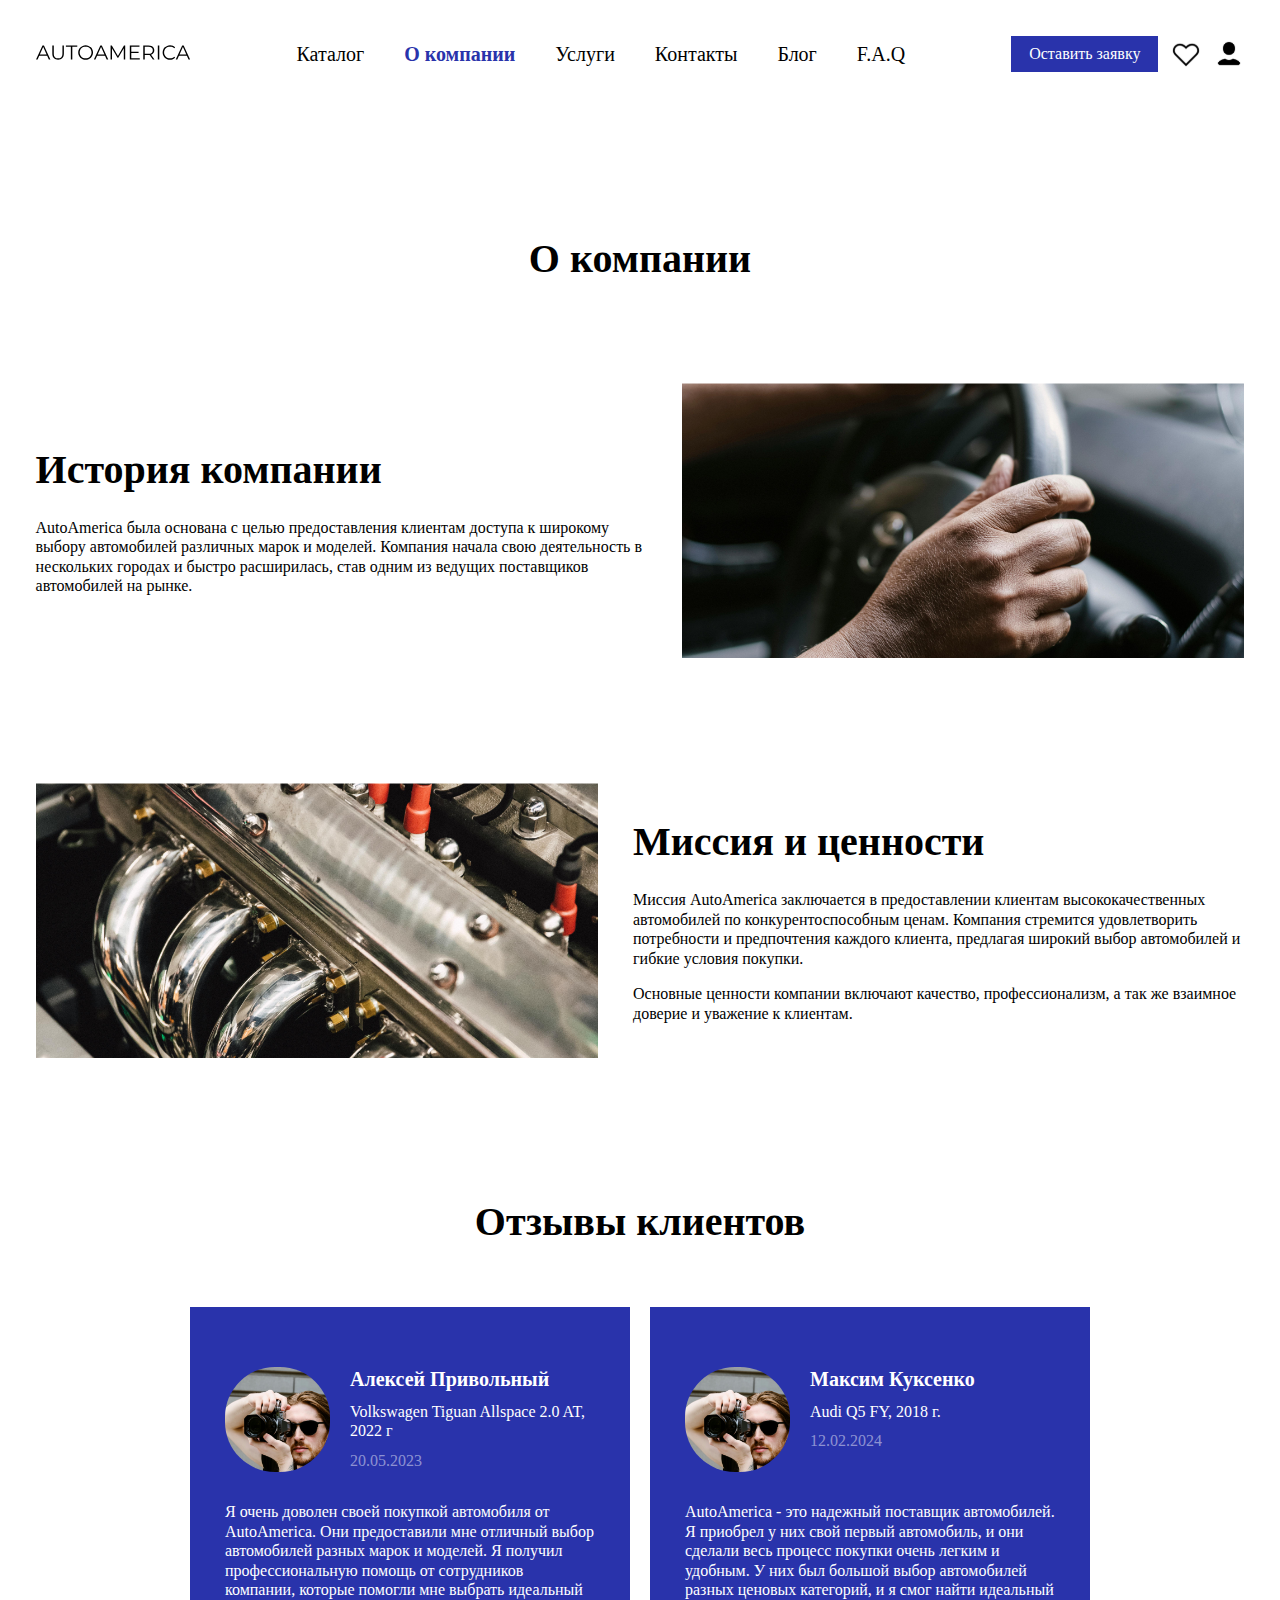
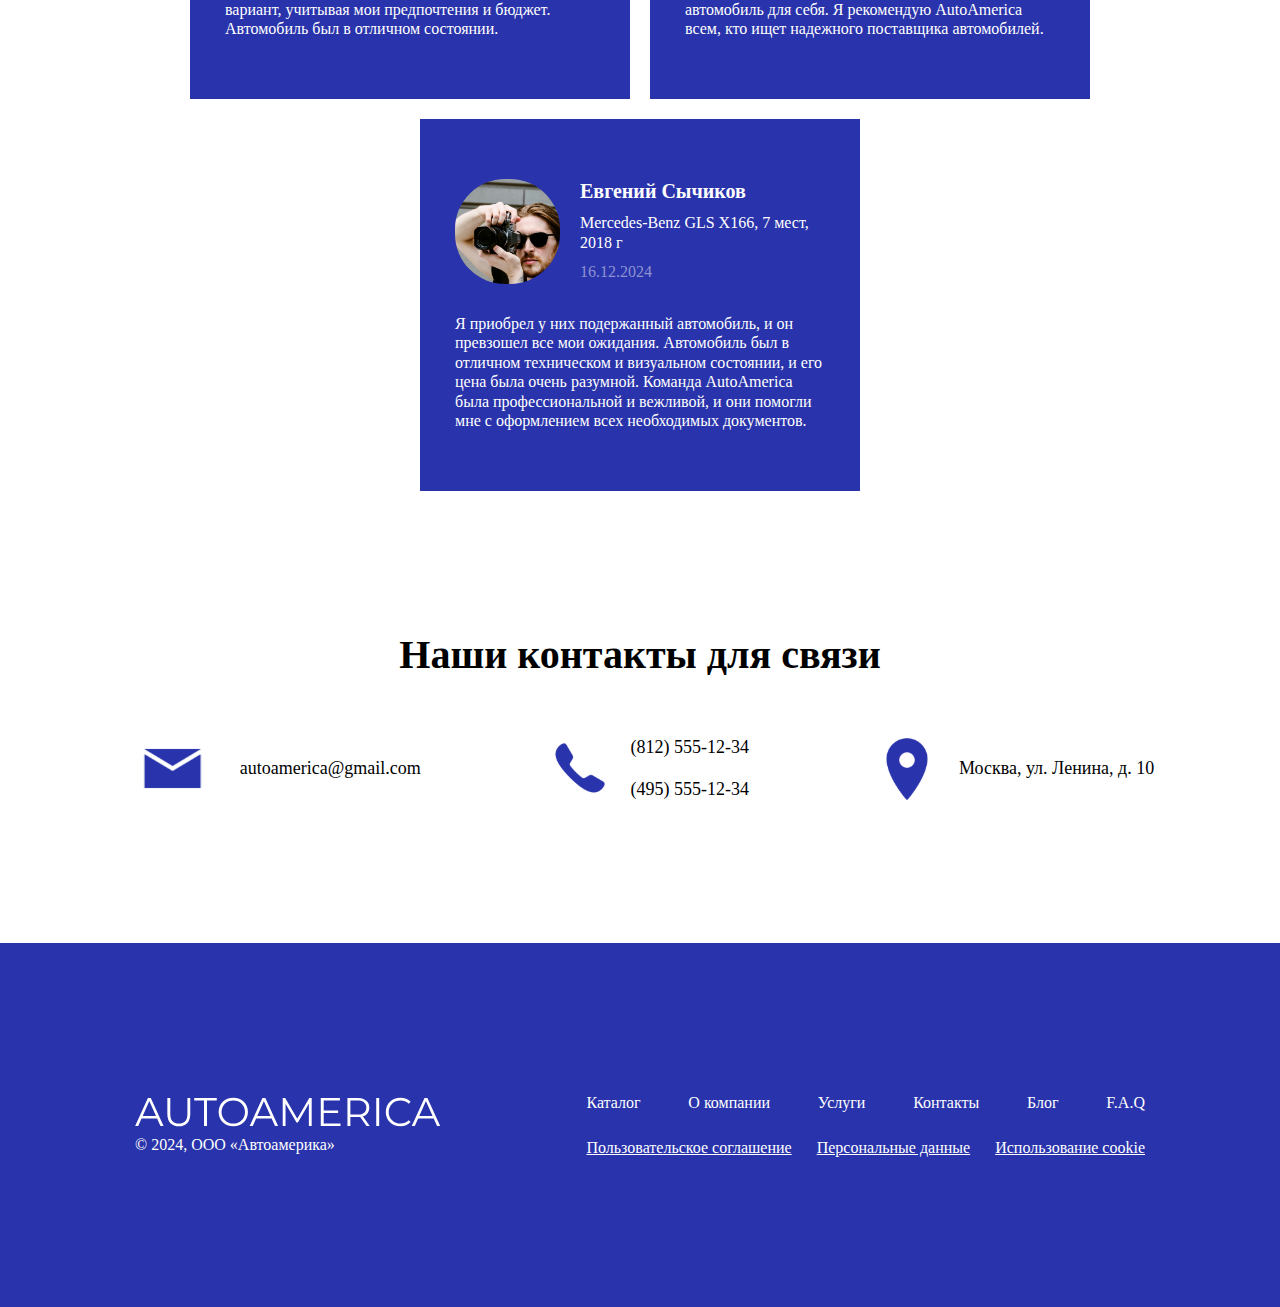
==== about-company.html @ 77ccbcce "first commit" ====
<!DOCTYPE html>
<html lang="en">
<head>
    <meta charset="UTF-8">
    <meta http-equiv="X-UA-Compatible" content="IE=edge">
    <meta name="viewport" content="width=device-width, initial-scale=1.0">
    <link rel="stylesheet" href="./css/about-company.css">
    <title>About-company</title>
</head>
<body>
    <header>
        <div class="container">
            <div class="header-logo">
                <a href="./index.html"><img src="./img/AUTOAMERICA-black.svg" alt="logo"></a>
            </div>
            <ul class="header-menu">
                <li><a href="./catalog.html">Каталог</a></li>
                <li><a href="./about-company.html">О компании</a></li>
                <li><a href="./services.html">Услуги</a></li>
                <li><a href="./contacts.html">Контакты</a></li>
                <li><a href="./blog.html">Блог</a></li>
                <li><a href="./faq.html">F.A.Q</a></li>
            </ul>
            <div class="header-info">
                <input type="button" value="Оставить заявку">
                <img src="./img/icons/Heart-black.svg" alt="favourite">
                <img src="./img/icons/Person-black.svg" alt="account">
            </div>
        </div>
    </header>

    <div class="heading">
        <h1>О компании</h1>
    </div>

    <section class="about-company">
        <div class="container">
            <div class="about-company_history">
                <div class="about-company_history_content">
                    <h2>История компании</h2>
                    <div class="about-company_history_content_text">
                        <p>AutoAmerica была основана с целью предоставления клиентам доступа к широкому выбору автомобилей различных марок и моделей. Компания начала свою деятельность в нескольких городах и быстро расширилась, став одним из ведущих поставщиков автомобилей на рынке.</p>
                    </div>
                </div>
                <img src="./img/cars/history.png" alt="companys-history">
            </div>
            <div class="about-company_mission">
                <img src="./img/cars/mission.png" alt="companys-mission">
                <div class="about-company_mission_content">
                    <h2>Миссия и ценности</h2>
                    <div class="about-company_mission_content_text">
                        <p>Миссия AutoAmerica заключается в предоставлении клиентам высококачественных автомобилей по конкурентоспособным ценам. Компания стремится удовлетворить потребности и предпочтения каждого клиента, предлагая широкий выбор автомобилей и гибкие условия покупки.</p>
                        <p>Основные ценности компании включают качество, профессионализм, а так же взаимное доверие и уважение к клиентам.</p>
                    </div>
                </div>
            </div>
        </div>
    </section>

    <section class="review">
        <div class="container">
            <h2>Отзывы клиентов</h2>
            <div class="review_cards">
                <div class="review_cards_card">
                    <div class="review_cards_card_heading">
                        <div class="review_cards_card_heading_photo"></div>
                        <div class="review_cards_card_heading_info">
                            <h3>Алексей Привольный</h3>
                            <span>Volkswagen Tiguan Allspace 2.0 AT, 2022 г</span>
                            <span>20.05.2023</span>
                        </div>
                    </div>
                    <p>Я очень доволен своей покупкой автомобиля от AutoAmerica. Они предоставили мне отличный выбор автомобилей разных марок и моделей. Я получил профессиональную помощь от сотрудников компании, которые помогли мне выбрать идеальный вариант, учитывая мои предпочтения и бюджет. Автомобиль был в отличном состоянии.</p>
                </div>
                <div class="review_cards_card">
                    <div class="review_cards_card_heading">
                        <div class="review_cards_card_heading_photo"></div>
                        <div class="review_cards_card_heading_info">
                            <h3>Максим Куксенко</h3>
                            <span>Audi Q5 FY, 2018 г.</span>
                            <span>12.02.2024</span>
                        </div>
                    </div>
                    <p>AutoAmerica - это надежный поставщик автомобилей. Я приобрел у них свой первый автомобиль, и они сделали весь процесс покупки очень легким и удобным. У них был большой выбор автомобилей разных ценовых категорий, и я смог найти идеальный автомобиль для себя.  Я рекомендую AutoAmerica всем, кто ищет надежного поставщика автомобилей.</p>
                </div>
                <div class="review_cards_card">
                    <div class="review_cards_card_heading">
                        <div class="review_cards_card_heading_photo"></div>
                        <div class="review_cards_card_heading_info">
                            <h3>Евгений Сычиков</h3>
                            <span>Mercedes-Benz GLS X166, 7 мест, 2018 г</span>
                            <span>16.12.2024</span>
                        </div>
                    </div>
                    <p>Я приобрел у них подержанный автомобиль, и он превзошел все мои ожидания. Автомобиль был в отличном техническом и визуальном состоянии, и его цена была очень разумной. Команда AutoAmerica была профессиональной и вежливой, и они помогли мне с оформлением всех необходимых документов.</p>
                </div>
            </div>
        </div>
    </section>

    <section class="contacts">
        <h2>Наши контакты для связи</h2>
        <div class="contacts_info">
            <div class="contacts_info_email">
                <img src="./img/icons/email.svg" alt="email">
                <span>autoamerica@gmail.com</span>
            </div>
            <div class="contacts_info_phone">
                <img src="./img/icons/Phone.svg" alt="Phone">
                <div class="contacts_info_phone_two">
                    <span>(812) 555-12-34</span>
                    <span>(495) 555-12-34</span>
                </div>
            </div>
            <div class="contacts_info_location">
                <img src="./img/icons/Location.svg" alt="Location">
                <span>Москва, ул. Ленина, д. 10</span>
            </div>
        </div>
    </section>

    <footer>
        <div class="footer-info">
            <img src="./img/AUTOAMERICA-white.svg" alt="logo">
            <p>© 2024, ООО «Автоамерика»</p>
        </div>
        <div class="footer-menu">
            <ul>
                <li><a href="./catalog.html">Каталог</a></li>
                <li><a href="./about-company.html">О компании</a></li>
                <li><a href="./services.html">Услуги</a></li>
                <li><a href="./contacts.html">Контакты</a></li>
                <li><a href="./blog.html">Блог</a></li>
                <li><a href="./faq.html">F.A.Q</a></li>
            </ul>
            <div class="footer-menu_else-info">
                <a href="#">Пользовательское соглашение</a>
                <a href="#">Персональные данные</a>
                <a href="#">Использование cookie</a>
            </div>
        </div>
    </footer>
</body>
</html>
---- css/about-company.css ----
html, body, div, span, applet, object, iframe,
h1, h2, h3, h4, h5, h6, p, blockquote, pre,
a, abbr, acronym, address, big, cite, code,
del, dfn, em, img, ins, kbd, q, s, samp,
small, strike, strong, sub, sup, tt, var,
b, u, i, center,
dl, dt, dd, ol, ul, li,
fieldset, form, label, legend,
table, caption, tbody, tfoot, thead, tr, th, td,
article, aside, canvas, details, embed,
figure, figcaption, footer, header, hgroup,
menu, nav, output, ruby, section, summary,
time, mark, audio, video {
  margin: 0;
  padding: 0;
  border: 0;
  font-size: 100%;
  font: inherit;
  vertical-align: baseline;
}

/* HTML5 display-role reset for older browsers */
article, aside, details, figcaption, figure,
footer, header, hgroup, menu, nav, section {
  display: block;
}

body {
  line-height: 1;
}

ol, ul {
  list-style: none;
}

blockquote, q {
  quotes: none;
}

blockquote:before, blockquote:after,
q:before, q:after {
  content: '';
  content: none;
}

table {
  border-collapse: collapse;
  border-spacing: 0;
}

a {
  text-decoration: none;
  color: inherit;
}

header {
  display: -webkit-box;
  display: -ms-flexbox;
  display: flex;
  -webkit-box-pack: center;
      -ms-flex-pack: center;
          justify-content: center;
  padding: 36px 0;
}

header .container {
  display: -webkit-box;
  display: -ms-flexbox;
  display: flex;
  -webkit-box-pack: justify;
      -ms-flex-pack: justify;
          justify-content: space-between;
  -webkit-box-align: center;
      -ms-flex-align: center;
          align-items: center;
}

header .container .header-logo img {
  width: 155px;
  height: 25px;
}

header .container .header-menu {
  display: -webkit-box;
  display: -ms-flexbox;
  display: flex;
  gap: 40px;
}

header .container .header-menu li {
  font-family: Montserrat;
  font-size: 20px;
  font-weight: 400;
  line-height: 24.38px;
  color: #000000;
}

header .container .header-info {
  display: -webkit-box;
  display: -ms-flexbox;
  display: flex;
  gap: 13px;
  -webkit-box-align: center;
      -ms-flex-align: center;
          align-items: center;
}

header .container .header-info input {
  padding: 8px 18px;
  background-color: #2933AB;
  border: none;
  font-family: Montserrat;
  font-size: 16px;
  font-weight: 400;
  line-height: 19.5px;
  color: white;
}

header .container .header-info input:hover {
  border: 2px solid #2933AB;
  background: none;
  padding: 7px 17px;
}

footer {
  padding: 150px 135px;
  background-color: #2933AB;
  display: -webkit-box;
  display: -ms-flexbox;
  display: flex;
  -webkit-box-pack: justify;
      -ms-flex-pack: justify;
          justify-content: space-between;
  -webkit-box-align: center;
      -ms-flex-align: center;
          align-items: center;
}

footer .footer-info {
  display: -webkit-box;
  display: -ms-flexbox;
  display: flex;
  -webkit-box-orient: vertical;
  -webkit-box-direction: normal;
      -ms-flex-direction: column;
          flex-direction: column;
  gap: 8px;
}

footer .footer-info img {
  width: 307px;
  height: -webkit-fit-content;
  height: -moz-fit-content;
  height: fit-content;
}

footer .footer-info p {
  font-family: Montserrat;
  font-size: 16px;
  font-weight: 400;
  line-height: 19.5px;
  color: white;
}

footer .footer-menu {
  display: -webkit-box;
  display: -ms-flexbox;
  display: flex;
  -webkit-box-orient: vertical;
  -webkit-box-direction: normal;
      -ms-flex-direction: column;
          flex-direction: column;
  gap: 25px;
}

footer .footer-menu ul {
  display: -webkit-box;
  display: -ms-flexbox;
  display: flex;
  -webkit-box-pack: justify;
      -ms-flex-pack: justify;
          justify-content: space-between;
}

footer .footer-menu ul li {
  font-family: Montserrat;
  font-size: 16px;
  font-weight: 400;
  line-height: 19.5px;
  color: white;
}

footer .footer-menu .footer-menu_else-info {
  display: -webkit-box;
  display: -ms-flexbox;
  display: flex;
  gap: 25px;
}

footer .footer-menu .footer-menu_else-info a {
  font-family: Montserrat;
  font-size: 16px;
  font-weight: 400;
  line-height: 19.5px;
  color: white;
  text-decoration: underline;
}

header .container .header-menu li:nth-of-type(2) a {
  color: #2933AB;
  font-weight: bold;
}

.container {
  width: 94.44444%;
}

.heading {
  display: -webkit-box;
  display: -ms-flexbox;
  display: flex;
  -webkit-box-pack: center;
      -ms-flex-pack: center;
          justify-content: center;
  padding: 127px 0 100px;
}

.heading h1 {
  font-family: Montserrat;
  font-size: 40px;
  font-weight: bold;
  line-height: 48.76px;
  color: #000000;
}

.about-company {
  display: -webkit-box;
  display: -ms-flexbox;
  display: flex;
  -webkit-box-pack: center;
      -ms-flex-pack: center;
          justify-content: center;
}

.about-company .container {
  display: -webkit-box;
  display: -ms-flexbox;
  display: flex;
  -webkit-box-orient: vertical;
  -webkit-box-direction: normal;
      -ms-flex-direction: column;
          flex-direction: column;
  gap: 125px;
}

.about-company .container [class^="about-company_"] {
  display: -webkit-box;
  display: -ms-flexbox;
  display: flex;
  -webkit-box-align: center;
      -ms-flex-align: center;
          align-items: center;
  gap: 35px;
}

.about-company .container [class^="about-company_"] [class$="_content"] {
  display: -webkit-box;
  display: -ms-flexbox;
  display: flex;
  -webkit-box-orient: vertical;
  -webkit-box-direction: normal;
      -ms-flex-direction: column;
          flex-direction: column;
  -webkit-box-align: start;
      -ms-flex-align: start;
          align-items: flex-start;
  gap: 23px;
}

.about-company .container [class^="about-company_"] [class$="_content"] h2 {
  font-family: Montserrat;
  font-size: 40px;
  font-weight: bold;
  line-height: 48.76px;
  color: #000000;
}

.about-company .container [class^="about-company_"] [class$="_content"] [class$="_content_text"] {
  display: -webkit-box;
  display: -ms-flexbox;
  display: flex;
  -webkit-box-orient: vertical;
  -webkit-box-direction: normal;
      -ms-flex-direction: column;
          flex-direction: column;
  gap: 16px;
}

.about-company .container [class^="about-company_"] [class$="_content"] [class$="_content_text"] p {
  font-family: Montserrat;
  font-size: 16px;
  font-weight: 400;
  line-height: 19.5px;
  color: #000000;
}

.about-company .container [class^="about-company_"] img {
  width: 46.52778%;
  height: -webkit-fit-content;
  height: -moz-fit-content;
  height: fit-content;
}

.review {
  display: -webkit-box;
  display: -ms-flexbox;
  display: flex;
  -webkit-box-pack: center;
      -ms-flex-pack: center;
          justify-content: center;
  margin: 140px 0;
}

.review .container {
  display: -webkit-box;
  display: -ms-flexbox;
  display: flex;
  -webkit-box-orient: vertical;
  -webkit-box-direction: normal;
      -ms-flex-direction: column;
          flex-direction: column;
  -webkit-box-align: center;
      -ms-flex-align: center;
          align-items: center;
  gap: 60px;
}

.review .container h2 {
  font-family: Montserrat;
  font-size: 40px;
  font-weight: bold;
  line-height: 48.76px;
  color: #000000;
}

.review .container .review_cards {
  display: -webkit-box;
  display: -ms-flexbox;
  display: flex;
  -webkit-box-orient: horizontal;
  -webkit-box-direction: normal;
      -ms-flex-direction: row;
          flex-direction: row;
  gap: 20px;
  -webkit-box-pack: center;
      -ms-flex-pack: center;
          justify-content: center;
  -ms-flex-wrap: wrap;
      flex-wrap: wrap;
}

.review .container .review_cards .review_cards_card {
  padding: 60px 35px;
  background-color: #2933AB;
  display: -webkit-box;
  display: -ms-flexbox;
  display: flex;
  -webkit-box-orient: vertical;
  -webkit-box-direction: normal;
      -ms-flex-direction: column;
          flex-direction: column;
  gap: 30px;
  max-width: 370px;
}

.review .container .review_cards .review_cards_card .review_cards_card_heading {
  display: -webkit-box;
  display: -ms-flexbox;
  display: flex;
  gap: 20px;
}

.review .container .review_cards .review_cards_card .review_cards_card_heading .review_cards_card_heading_photo {
  min-width: 105px;
  min-height: 105px;
  border: none;
  border-radius: 50px;
  background-image: url("../img/user/Alex.png");
  background-size: cover;
  background-position: center;
  background-repeat: no-repeat;
}

.review .container .review_cards .review_cards_card .review_cards_card_heading .review_cards_card_heading_info {
  display: -webkit-box;
  display: -ms-flexbox;
  display: flex;
  -webkit-box-orient: vertical;
  -webkit-box-direction: normal;
      -ms-flex-direction: column;
          flex-direction: column;
  gap: 10px;
}

.review .container .review_cards .review_cards_card .review_cards_card_heading .review_cards_card_heading_info h3 {
  font-family: Montserrat;
  font-size: 20px;
  font-weight: bold;
  line-height: 24.38px;
  color: white;
}

.review .container .review_cards .review_cards_card .review_cards_card_heading .review_cards_card_heading_info span:first-of-type {
  font-family: Montserrat;
  font-size: 16px;
  font-weight: 400;
  line-height: 19.5px;
  color: white;
}

.review .container .review_cards .review_cards_card .review_cards_card_heading .review_cards_card_heading_info span:last-of-type {
  font-family: Montserrat;
  font-size: 16px;
  font-weight: 400;
  line-height: 19.5px;
  color: rgba(255, 255, 255, 0.48);
}

.review .container .review_cards .review_cards_card p {
  font-family: Montserrat;
  font-size: 16px;
  font-weight: 400;
  line-height: 19.5px;
  color: white;
}

.contacts {
  display: -webkit-box;
  display: -ms-flexbox;
  display: flex;
  -webkit-box-orient: vertical;
  -webkit-box-direction: normal;
      -ms-flex-direction: column;
          flex-direction: column;
  -webkit-box-align: center;
      -ms-flex-align: center;
          align-items: center;
  gap: 55px;
  margin-bottom: 140px;
}

.contacts h2 {
  font-family: Montserrat;
  font-size: 40px;
  font-weight: bold;
  line-height: 48.76px;
  color: #000000;
}

.contacts .contacts_info {
  display: -webkit-box;
  display: -ms-flexbox;
  display: flex;
  -webkit-box-pack: space-evenly;
      -ms-flex-pack: space-evenly;
          justify-content: space-evenly;
  width: 100%;
}

.contacts .contacts_info [class^="contacts_info_"] {
  display: -webkit-box;
  display: -ms-flexbox;
  display: flex;
  gap: 20px;
  -webkit-box-align: center;
      -ms-flex-align: center;
          align-items: center;
}

.contacts .contacts_info [class^="contacts_info_"] .contacts_info_phone_two {
  display: -webkit-box;
  display: -ms-flexbox;
  display: flex;
  -webkit-box-orient: vertical;
  -webkit-box-direction: normal;
      -ms-flex-direction: column;
          flex-direction: column;
  -webkit-box-pack: space-evenly;
      -ms-flex-pack: space-evenly;
          justify-content: space-evenly;
}

.contacts .contacts_info [class^="contacts_info_"] span {
  font-family: Montserrat;
  font-size: 18px;
  font-weight: 400;
  line-height: 21.94px;
  color: #000000;
}
/*# sourceMappingURL=about-company.css.map */
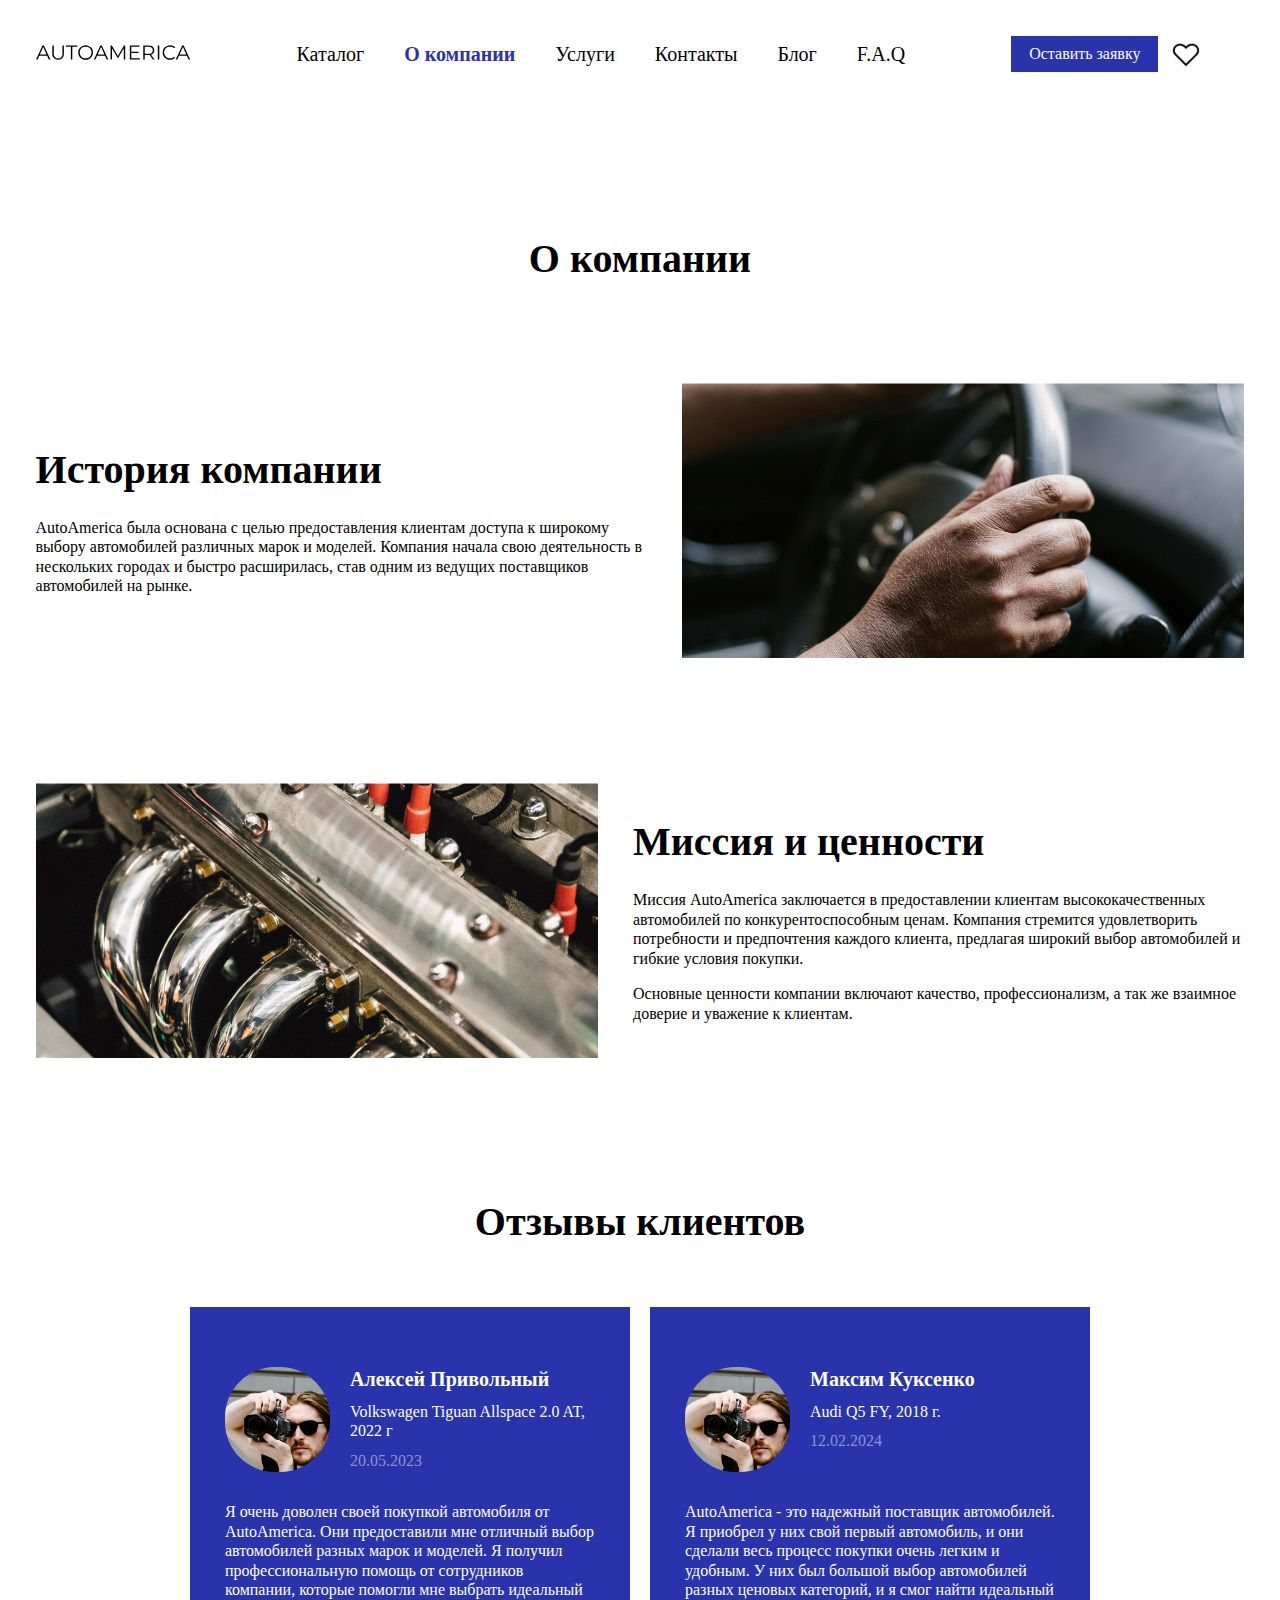
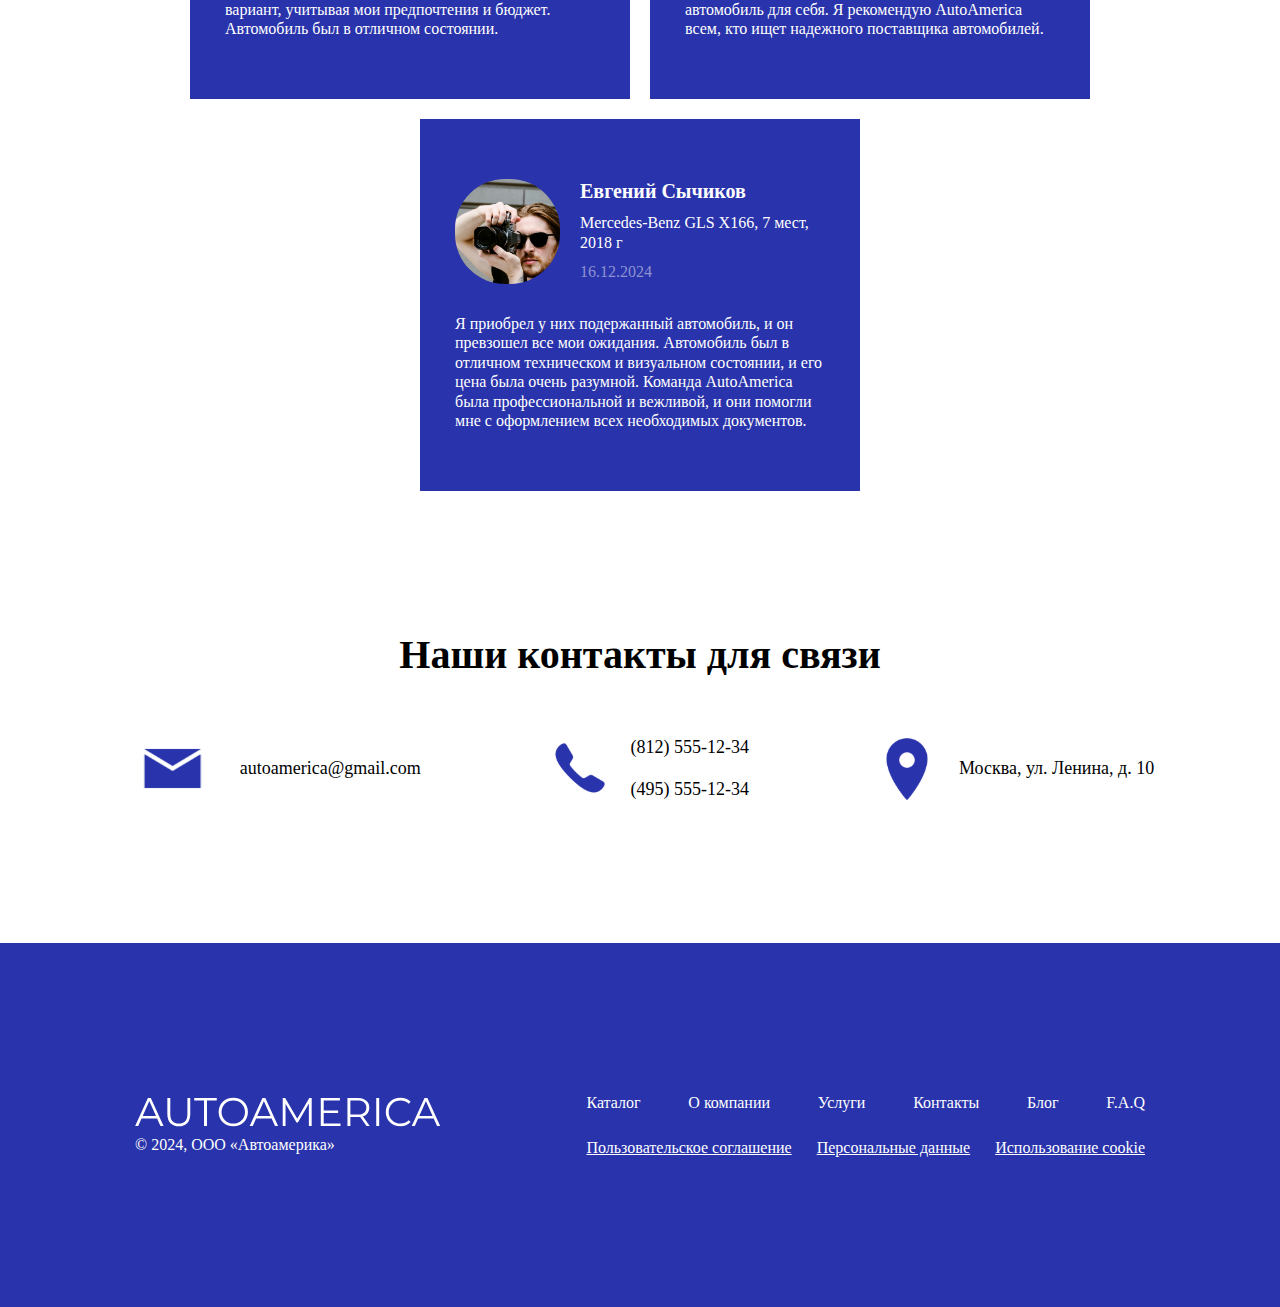
==== commit d26f2c55: "new page + new link" ====
--- a/about-company.html
+++ b/about-company.html
@@ -24,7 +24,7 @@
             <div class="header-info">
                 <input type="button" value="Оставить заявку">
                 <img src="./img/icons/Heart-black.svg" alt="favourite">
-                <img src="./img/icons/Person-black.svg" alt="account">
+                <a href="./personal-area.html"><img src="./img/icons/Person-white.svg" alt="account"></a>
             </div>
         </div>
     </header>
--- a/css/about-company.css
+++ b/css/about-company.css
@@ -39,7 +39,7 @@
 
 blockquote:before, blockquote:after,
 q:before, q:after {
-  content: '';
+  content: "";
   content: none;
 }
 
@@ -54,39 +54,23 @@
 }
 
 header {
-  display: -webkit-box;
-  display: -ms-flexbox;
-  display: flex;
-  -webkit-box-pack: center;
-      -ms-flex-pack: center;
-          justify-content: center;
+  display: flex;
+  justify-content: center;
   padding: 36px 0;
 }
-
 header .container {
-  display: -webkit-box;
-  display: -ms-flexbox;
-  display: flex;
-  -webkit-box-pack: justify;
-      -ms-flex-pack: justify;
-          justify-content: space-between;
-  -webkit-box-align: center;
-      -ms-flex-align: center;
-          align-items: center;
-}
-
+  display: flex;
+  justify-content: space-between;
+  align-items: center;
+}
 header .container .header-logo img {
   width: 155px;
   height: 25px;
 }
-
 header .container .header-menu {
-  display: -webkit-box;
-  display: -ms-flexbox;
   display: flex;
   gap: 40px;
 }
-
 header .container .header-menu li {
   font-family: Montserrat;
   font-size: 20px;
@@ -94,17 +78,11 @@
   line-height: 24.38px;
   color: #000000;
 }
-
 header .container .header-info {
-  display: -webkit-box;
-  display: -ms-flexbox;
   display: flex;
   gap: 13px;
-  -webkit-box-align: center;
-      -ms-flex-align: center;
-          align-items: center;
-}
-
+  align-items: center;
+}
 header .container .header-info input {
   padding: 8px 18px;
   background-color: #2933AB;
@@ -115,45 +93,33 @@
   line-height: 19.5px;
   color: white;
 }
-
 header .container .header-info input:hover {
   border: 2px solid #2933AB;
   background: none;
   padding: 7px 17px;
 }
+header .container .header-info a {
+  display: flex;
+  align-items: center;
+}
 
 footer {
   padding: 150px 135px;
   background-color: #2933AB;
-  display: -webkit-box;
-  display: -ms-flexbox;
-  display: flex;
-  -webkit-box-pack: justify;
-      -ms-flex-pack: justify;
-          justify-content: space-between;
-  -webkit-box-align: center;
-      -ms-flex-align: center;
-          align-items: center;
-}
-
+  display: flex;
+  justify-content: space-between;
+  align-items: center;
+}
 footer .footer-info {
-  display: -webkit-box;
-  display: -ms-flexbox;
-  display: flex;
-  -webkit-box-orient: vertical;
-  -webkit-box-direction: normal;
-      -ms-flex-direction: column;
-          flex-direction: column;
+  display: flex;
+  flex-direction: column;
   gap: 8px;
 }
-
 footer .footer-info img {
   width: 307px;
-  height: -webkit-fit-content;
   height: -moz-fit-content;
   height: fit-content;
 }
-
 footer .footer-info p {
   font-family: Montserrat;
   font-size: 16px;
@@ -161,27 +127,15 @@
   line-height: 19.5px;
   color: white;
 }
-
 footer .footer-menu {
-  display: -webkit-box;
-  display: -ms-flexbox;
-  display: flex;
-  -webkit-box-orient: vertical;
-  -webkit-box-direction: normal;
-      -ms-flex-direction: column;
-          flex-direction: column;
+  display: flex;
+  flex-direction: column;
   gap: 25px;
 }
-
 footer .footer-menu ul {
-  display: -webkit-box;
-  display: -ms-flexbox;
-  display: flex;
-  -webkit-box-pack: justify;
-      -ms-flex-pack: justify;
-          justify-content: space-between;
-}
-
+  display: flex;
+  justify-content: space-between;
+}
 footer .footer-menu ul li {
   font-family: Montserrat;
   font-size: 16px;
@@ -189,14 +143,10 @@
   line-height: 19.5px;
   color: white;
 }
-
 footer .footer-menu .footer-menu_else-info {
-  display: -webkit-box;
-  display: -ms-flexbox;
   display: flex;
   gap: 25px;
 }
-
 footer .footer-menu .footer-menu_else-info a {
   font-family: Montserrat;
   font-size: 16px;
@@ -212,19 +162,14 @@
 }
 
 .container {
-  width: 94.44444%;
+  width: 94.4444444444%;
 }
 
 .heading {
-  display: -webkit-box;
-  display: -ms-flexbox;
-  display: flex;
-  -webkit-box-pack: center;
-      -ms-flex-pack: center;
-          justify-content: center;
+  display: flex;
+  justify-content: center;
   padding: 127px 0 100px;
 }
-
 .heading h1 {
   font-family: Montserrat;
   font-size: 40px;
@@ -234,107 +179,61 @@
 }
 
 .about-company {
-  display: -webkit-box;
-  display: -ms-flexbox;
-  display: flex;
-  -webkit-box-pack: center;
-      -ms-flex-pack: center;
-          justify-content: center;
-}
-
+  display: flex;
+  justify-content: center;
+}
 .about-company .container {
-  display: -webkit-box;
-  display: -ms-flexbox;
-  display: flex;
-  -webkit-box-orient: vertical;
-  -webkit-box-direction: normal;
-      -ms-flex-direction: column;
-          flex-direction: column;
+  display: flex;
+  flex-direction: column;
   gap: 125px;
 }
-
-.about-company .container [class^="about-company_"] {
-  display: -webkit-box;
-  display: -ms-flexbox;
-  display: flex;
-  -webkit-box-align: center;
-      -ms-flex-align: center;
-          align-items: center;
+.about-company .container [class^=about-company_] {
+  display: flex;
+  align-items: center;
   gap: 35px;
 }
-
-.about-company .container [class^="about-company_"] [class$="_content"] {
-  display: -webkit-box;
-  display: -ms-flexbox;
-  display: flex;
-  -webkit-box-orient: vertical;
-  -webkit-box-direction: normal;
-      -ms-flex-direction: column;
-          flex-direction: column;
-  -webkit-box-align: start;
-      -ms-flex-align: start;
-          align-items: flex-start;
+.about-company .container [class^=about-company_] [class$=_content] {
+  display: flex;
+  flex-direction: column;
+  align-items: flex-start;
   gap: 23px;
 }
-
-.about-company .container [class^="about-company_"] [class$="_content"] h2 {
+.about-company .container [class^=about-company_] [class$=_content] h2 {
   font-family: Montserrat;
   font-size: 40px;
   font-weight: bold;
   line-height: 48.76px;
   color: #000000;
 }
-
-.about-company .container [class^="about-company_"] [class$="_content"] [class$="_content_text"] {
-  display: -webkit-box;
-  display: -ms-flexbox;
-  display: flex;
-  -webkit-box-orient: vertical;
-  -webkit-box-direction: normal;
-      -ms-flex-direction: column;
-          flex-direction: column;
+.about-company .container [class^=about-company_] [class$=_content] [class$=_content_text] {
+  display: flex;
+  flex-direction: column;
   gap: 16px;
 }
-
-.about-company .container [class^="about-company_"] [class$="_content"] [class$="_content_text"] p {
-  font-family: Montserrat;
-  font-size: 16px;
-  font-weight: 400;
-  line-height: 19.5px;
-  color: #000000;
-}
-
-.about-company .container [class^="about-company_"] img {
-  width: 46.52778%;
-  height: -webkit-fit-content;
+.about-company .container [class^=about-company_] [class$=_content] [class$=_content_text] p {
+  font-family: Montserrat;
+  font-size: 16px;
+  font-weight: 400;
+  line-height: 19.5px;
+  color: #000000;
+}
+.about-company .container [class^=about-company_] img {
+  width: 46.5277777778%;
   height: -moz-fit-content;
   height: fit-content;
 }
 
 .review {
-  display: -webkit-box;
-  display: -ms-flexbox;
-  display: flex;
-  -webkit-box-pack: center;
-      -ms-flex-pack: center;
-          justify-content: center;
+  display: flex;
+  justify-content: center;
   margin: 140px 0;
 }
-
 .review .container {
-  display: -webkit-box;
-  display: -ms-flexbox;
-  display: flex;
-  -webkit-box-orient: vertical;
-  -webkit-box-direction: normal;
-      -ms-flex-direction: column;
-          flex-direction: column;
-  -webkit-box-align: center;
-      -ms-flex-align: center;
-          align-items: center;
+  display: flex;
+  flex-direction: column;
+  align-items: center;
   gap: 60px;
 }
-
 .review .container h2 {
   font-family: Montserrat;
   font-size: 40px;
@@ -342,44 +241,25 @@
   line-height: 48.76px;
   color: #000000;
 }
-
 .review .container .review_cards {
-  display: -webkit-box;
-  display: -ms-flexbox;
-  display: flex;
-  -webkit-box-orient: horizontal;
-  -webkit-box-direction: normal;
-      -ms-flex-direction: row;
-          flex-direction: row;
+  display: flex;
+  flex-direction: row;
   gap: 20px;
-  -webkit-box-pack: center;
-      -ms-flex-pack: center;
-          justify-content: center;
-  -ms-flex-wrap: wrap;
-      flex-wrap: wrap;
-}
-
+  justify-content: center;
+  flex-wrap: wrap;
+}
 .review .container .review_cards .review_cards_card {
   padding: 60px 35px;
   background-color: #2933AB;
-  display: -webkit-box;
-  display: -ms-flexbox;
-  display: flex;
-  -webkit-box-orient: vertical;
-  -webkit-box-direction: normal;
-      -ms-flex-direction: column;
-          flex-direction: column;
+  display: flex;
+  flex-direction: column;
   gap: 30px;
   max-width: 370px;
 }
-
 .review .container .review_cards .review_cards_card .review_cards_card_heading {
-  display: -webkit-box;
-  display: -ms-flexbox;
   display: flex;
   gap: 20px;
 }
-
 .review .container .review_cards .review_cards_card .review_cards_card_heading .review_cards_card_heading_photo {
   min-width: 105px;
   min-height: 105px;
@@ -390,18 +270,11 @@
   background-position: center;
   background-repeat: no-repeat;
 }
-
 .review .container .review_cards .review_cards_card .review_cards_card_heading .review_cards_card_heading_info {
-  display: -webkit-box;
-  display: -ms-flexbox;
-  display: flex;
-  -webkit-box-orient: vertical;
-  -webkit-box-direction: normal;
-      -ms-flex-direction: column;
-          flex-direction: column;
+  display: flex;
+  flex-direction: column;
   gap: 10px;
 }
-
 .review .container .review_cards .review_cards_card .review_cards_card_heading .review_cards_card_heading_info h3 {
   font-family: Montserrat;
   font-size: 20px;
@@ -409,7 +282,6 @@
   line-height: 24.38px;
   color: white;
 }
-
 .review .container .review_cards .review_cards_card .review_cards_card_heading .review_cards_card_heading_info span:first-of-type {
   font-family: Montserrat;
   font-size: 16px;
@@ -417,7 +289,6 @@
   line-height: 19.5px;
   color: white;
 }
-
 .review .container .review_cards .review_cards_card .review_cards_card_heading .review_cards_card_heading_info span:last-of-type {
   font-family: Montserrat;
   font-size: 16px;
@@ -425,7 +296,6 @@
   line-height: 19.5px;
   color: rgba(255, 255, 255, 0.48);
 }
-
 .review .container .review_cards .review_cards_card p {
   font-family: Montserrat;
   font-size: 16px;
@@ -435,20 +305,12 @@
 }
 
 .contacts {
-  display: -webkit-box;
-  display: -ms-flexbox;
-  display: flex;
-  -webkit-box-orient: vertical;
-  -webkit-box-direction: normal;
-      -ms-flex-direction: column;
-          flex-direction: column;
-  -webkit-box-align: center;
-      -ms-flex-align: center;
-          align-items: center;
+  display: flex;
+  flex-direction: column;
+  align-items: center;
   gap: 55px;
   margin-bottom: 140px;
 }
-
 .contacts h2 {
   font-family: Montserrat;
   font-size: 40px;
@@ -456,45 +318,25 @@
   line-height: 48.76px;
   color: #000000;
 }
-
 .contacts .contacts_info {
-  display: -webkit-box;
-  display: -ms-flexbox;
-  display: flex;
-  -webkit-box-pack: space-evenly;
-      -ms-flex-pack: space-evenly;
-          justify-content: space-evenly;
+  display: flex;
+  justify-content: space-evenly;
   width: 100%;
 }
-
-.contacts .contacts_info [class^="contacts_info_"] {
-  display: -webkit-box;
-  display: -ms-flexbox;
+.contacts .contacts_info [class^=contacts_info_] {
   display: flex;
   gap: 20px;
-  -webkit-box-align: center;
-      -ms-flex-align: center;
-          align-items: center;
-}
-
-.contacts .contacts_info [class^="contacts_info_"] .contacts_info_phone_two {
-  display: -webkit-box;
-  display: -ms-flexbox;
-  display: flex;
-  -webkit-box-orient: vertical;
-  -webkit-box-direction: normal;
-      -ms-flex-direction: column;
-          flex-direction: column;
-  -webkit-box-pack: space-evenly;
-      -ms-flex-pack: space-evenly;
-          justify-content: space-evenly;
-}
-
-.contacts .contacts_info [class^="contacts_info_"] span {
+  align-items: center;
+}
+.contacts .contacts_info [class^=contacts_info_] .contacts_info_phone_two {
+  display: flex;
+  flex-direction: column;
+  justify-content: space-evenly;
+}
+.contacts .contacts_info [class^=contacts_info_] span {
   font-family: Montserrat;
   font-size: 18px;
   font-weight: 400;
   line-height: 21.94px;
   color: #000000;
-}
-/*# sourceMappingURL=about-company.css.map */+}/*# sourceMappingURL=about-company.css.map */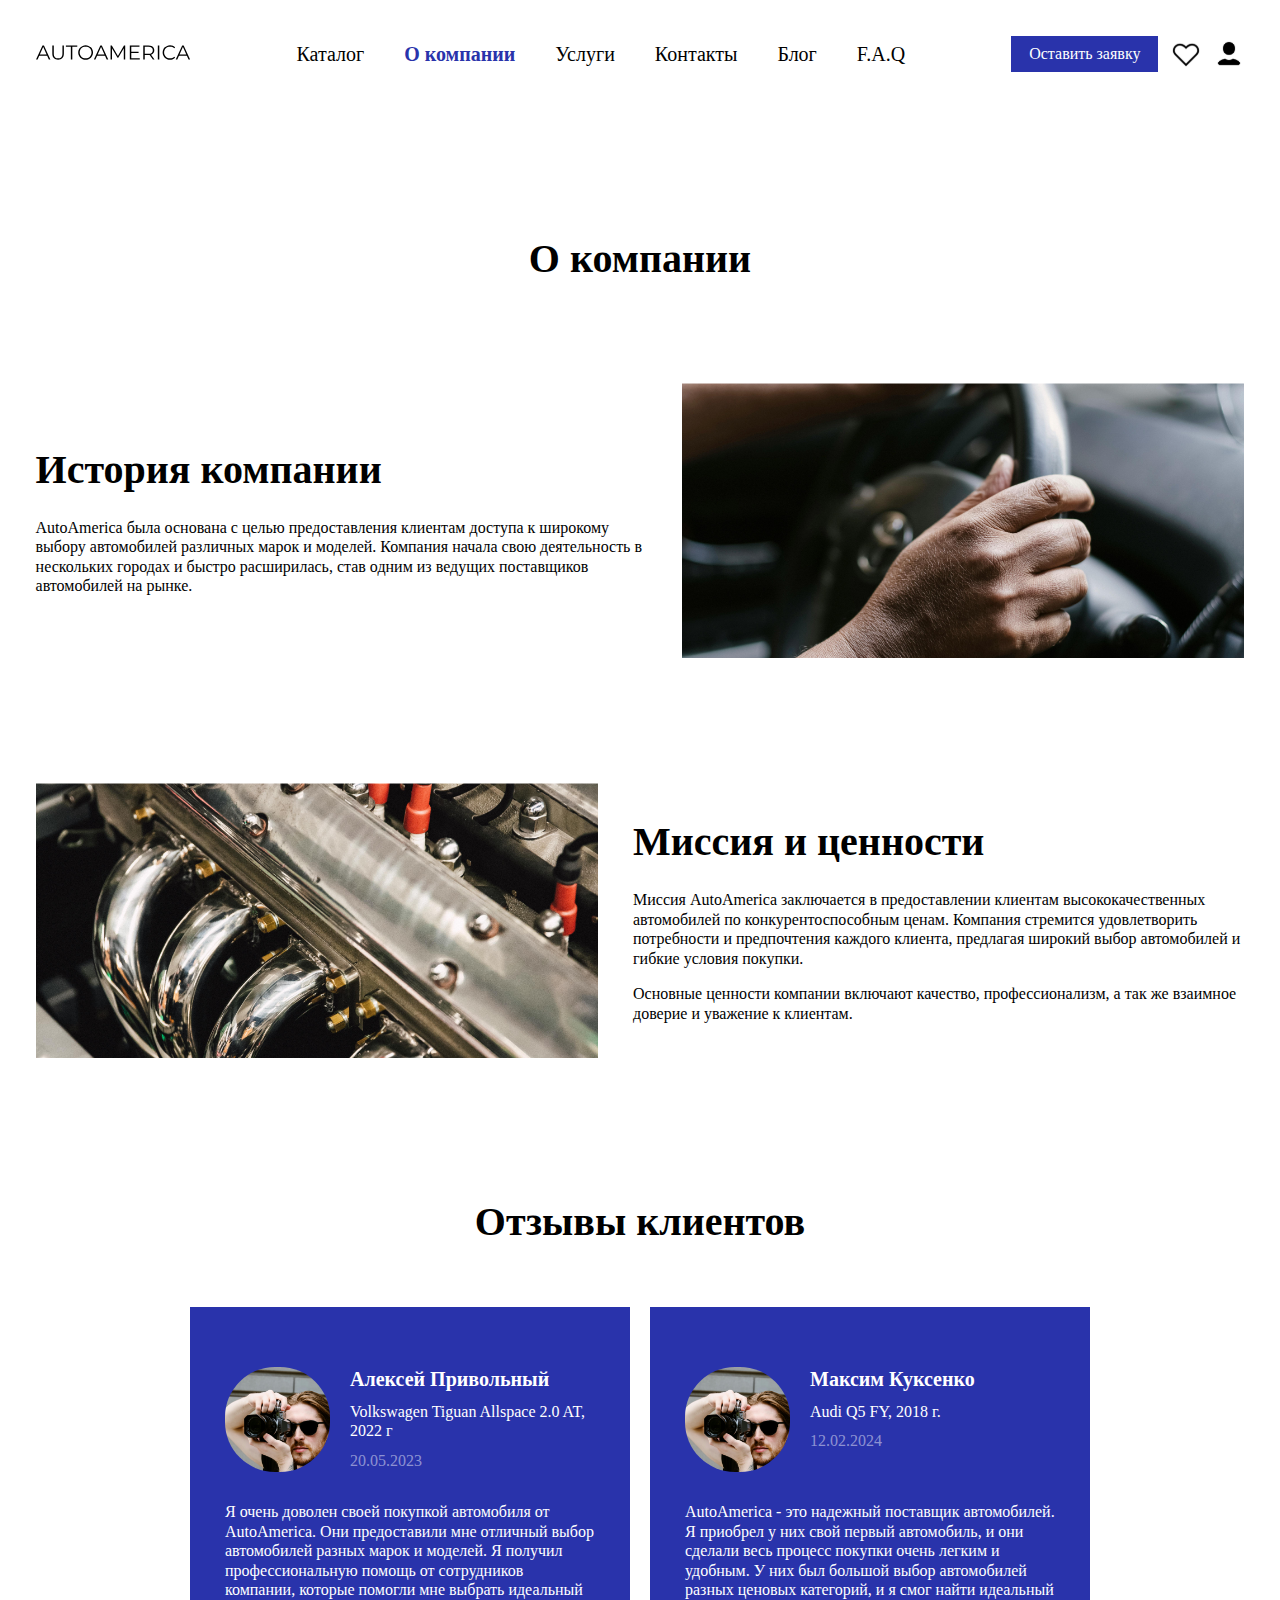
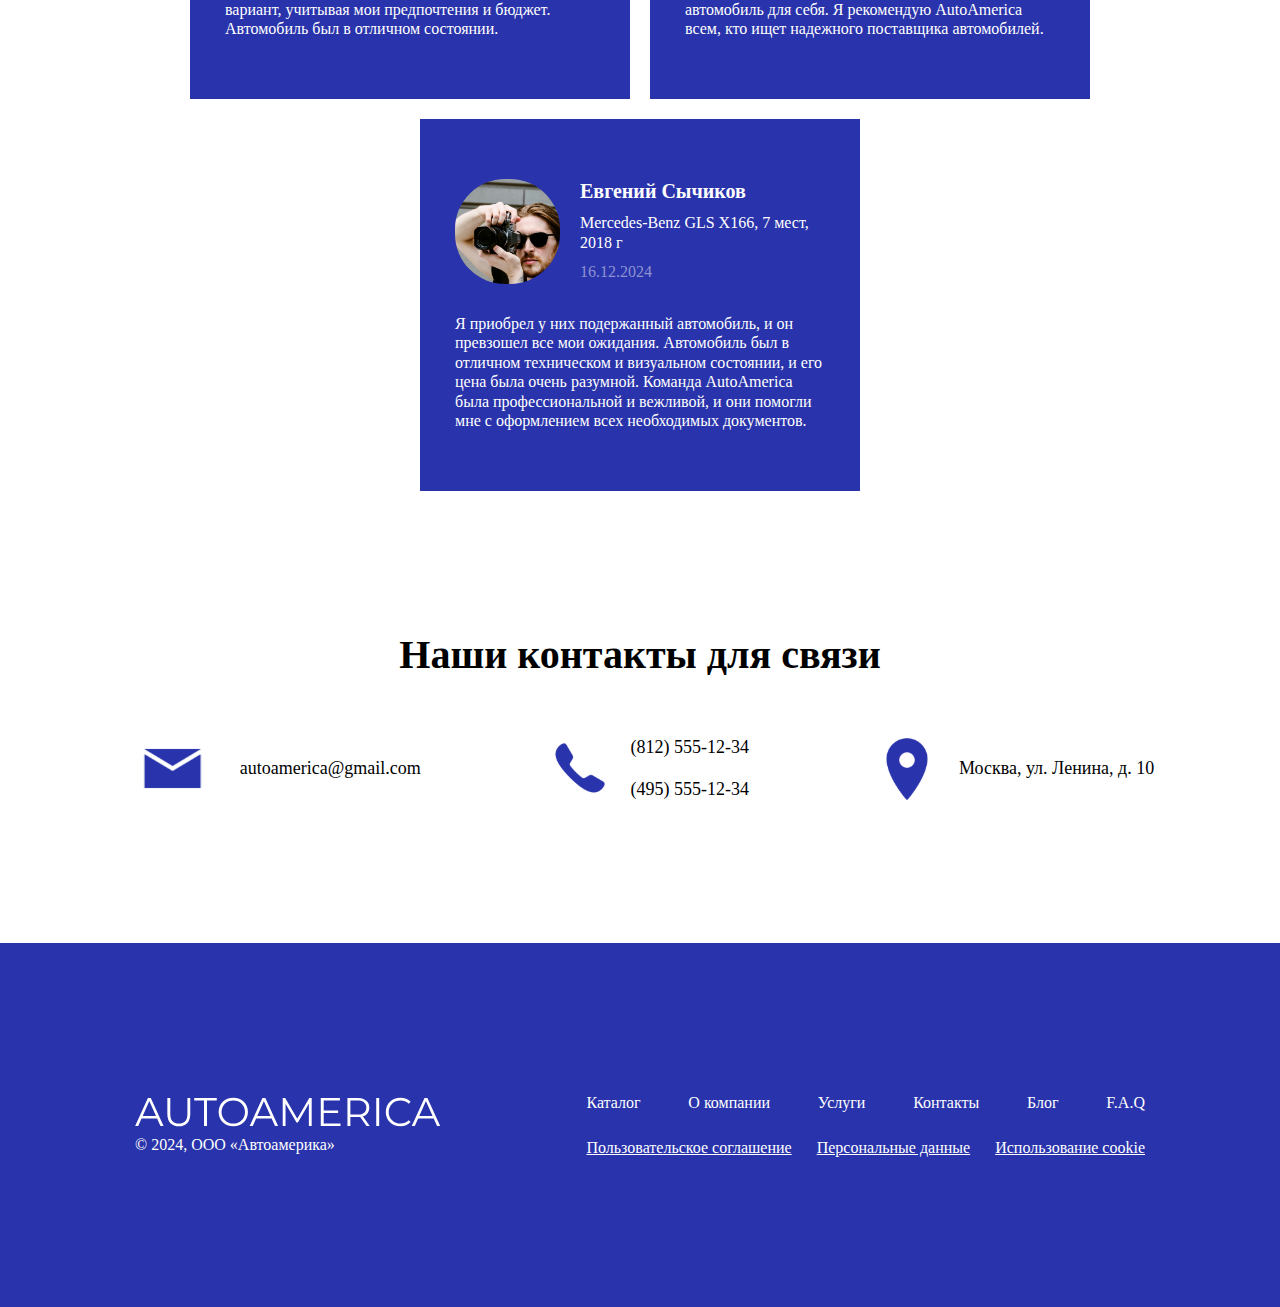
==== commit 3e54b2ef: "correct header" ====
--- a/about-company.html
+++ b/about-company.html
@@ -24,7 +24,7 @@
             <div class="header-info">
                 <input type="button" value="Оставить заявку">
                 <img src="./img/icons/Heart-black.svg" alt="favourite">
-                <a href="./personal-area.html"><img src="./img/icons/Person-white.svg" alt="account"></a>
+                <a href="./personal-area.html"><img src="./img/icons/Person-black.svg" alt="account"></a>
             </div>
         </div>
     </header>
--- a/css/about-company.css
+++ b/css/about-company.css
@@ -39,7 +39,7 @@
 
 blockquote:before, blockquote:after,
 q:before, q:after {
-  content: "";
+  content: '';
   content: none;
 }
 
@@ -54,23 +54,39 @@
 }
 
 header {
-  display: flex;
-  justify-content: center;
+  display: -webkit-box;
+  display: -ms-flexbox;
+  display: flex;
+  -webkit-box-pack: center;
+      -ms-flex-pack: center;
+          justify-content: center;
   padding: 36px 0;
 }
+
 header .container {
-  display: flex;
-  justify-content: space-between;
-  align-items: center;
-}
+  display: -webkit-box;
+  display: -ms-flexbox;
+  display: flex;
+  -webkit-box-pack: justify;
+      -ms-flex-pack: justify;
+          justify-content: space-between;
+  -webkit-box-align: center;
+      -ms-flex-align: center;
+          align-items: center;
+}
+
 header .container .header-logo img {
   width: 155px;
   height: 25px;
 }
+
 header .container .header-menu {
+  display: -webkit-box;
+  display: -ms-flexbox;
   display: flex;
   gap: 40px;
 }
+
 header .container .header-menu li {
   font-family: Montserrat;
   font-size: 20px;
@@ -78,11 +94,17 @@
   line-height: 24.38px;
   color: #000000;
 }
+
 header .container .header-info {
+  display: -webkit-box;
+  display: -ms-flexbox;
   display: flex;
   gap: 13px;
-  align-items: center;
-}
+  -webkit-box-align: center;
+      -ms-flex-align: center;
+          align-items: center;
+}
+
 header .container .header-info input {
   padding: 8px 18px;
   background-color: #2933AB;
@@ -93,33 +115,54 @@
   line-height: 19.5px;
   color: white;
 }
+
 header .container .header-info input:hover {
   border: 2px solid #2933AB;
   background: none;
   padding: 7px 17px;
 }
+
 header .container .header-info a {
-  display: flex;
-  align-items: center;
+  display: -webkit-box;
+  display: -ms-flexbox;
+  display: flex;
+  -webkit-box-align: center;
+      -ms-flex-align: center;
+          align-items: center;
 }
 
 footer {
   padding: 150px 135px;
   background-color: #2933AB;
-  display: flex;
-  justify-content: space-between;
-  align-items: center;
-}
+  display: -webkit-box;
+  display: -ms-flexbox;
+  display: flex;
+  -webkit-box-pack: justify;
+      -ms-flex-pack: justify;
+          justify-content: space-between;
+  -webkit-box-align: center;
+      -ms-flex-align: center;
+          align-items: center;
+}
+
 footer .footer-info {
-  display: flex;
-  flex-direction: column;
+  display: -webkit-box;
+  display: -ms-flexbox;
+  display: flex;
+  -webkit-box-orient: vertical;
+  -webkit-box-direction: normal;
+      -ms-flex-direction: column;
+          flex-direction: column;
   gap: 8px;
 }
+
 footer .footer-info img {
   width: 307px;
+  height: -webkit-fit-content;
   height: -moz-fit-content;
   height: fit-content;
 }
+
 footer .footer-info p {
   font-family: Montserrat;
   font-size: 16px;
@@ -127,15 +170,27 @@
   line-height: 19.5px;
   color: white;
 }
+
 footer .footer-menu {
-  display: flex;
-  flex-direction: column;
+  display: -webkit-box;
+  display: -ms-flexbox;
+  display: flex;
+  -webkit-box-orient: vertical;
+  -webkit-box-direction: normal;
+      -ms-flex-direction: column;
+          flex-direction: column;
   gap: 25px;
 }
+
 footer .footer-menu ul {
-  display: flex;
-  justify-content: space-between;
-}
+  display: -webkit-box;
+  display: -ms-flexbox;
+  display: flex;
+  -webkit-box-pack: justify;
+      -ms-flex-pack: justify;
+          justify-content: space-between;
+}
+
 footer .footer-menu ul li {
   font-family: Montserrat;
   font-size: 16px;
@@ -143,10 +198,14 @@
   line-height: 19.5px;
   color: white;
 }
+
 footer .footer-menu .footer-menu_else-info {
+  display: -webkit-box;
+  display: -ms-flexbox;
   display: flex;
   gap: 25px;
 }
+
 footer .footer-menu .footer-menu_else-info a {
   font-family: Montserrat;
   font-size: 16px;
@@ -162,14 +221,19 @@
 }
 
 .container {
-  width: 94.4444444444%;
+  width: 94.44444%;
 }
 
 .heading {
-  display: flex;
-  justify-content: center;
+  display: -webkit-box;
+  display: -ms-flexbox;
+  display: flex;
+  -webkit-box-pack: center;
+      -ms-flex-pack: center;
+          justify-content: center;
   padding: 127px 0 100px;
 }
+
 .heading h1 {
   font-family: Montserrat;
   font-size: 40px;
@@ -179,61 +243,107 @@
 }
 
 .about-company {
-  display: flex;
-  justify-content: center;
-}
+  display: -webkit-box;
+  display: -ms-flexbox;
+  display: flex;
+  -webkit-box-pack: center;
+      -ms-flex-pack: center;
+          justify-content: center;
+}
+
 .about-company .container {
-  display: flex;
-  flex-direction: column;
+  display: -webkit-box;
+  display: -ms-flexbox;
+  display: flex;
+  -webkit-box-orient: vertical;
+  -webkit-box-direction: normal;
+      -ms-flex-direction: column;
+          flex-direction: column;
   gap: 125px;
 }
-.about-company .container [class^=about-company_] {
-  display: flex;
-  align-items: center;
+
+.about-company .container [class^="about-company_"] {
+  display: -webkit-box;
+  display: -ms-flexbox;
+  display: flex;
+  -webkit-box-align: center;
+      -ms-flex-align: center;
+          align-items: center;
   gap: 35px;
 }
-.about-company .container [class^=about-company_] [class$=_content] {
-  display: flex;
-  flex-direction: column;
-  align-items: flex-start;
+
+.about-company .container [class^="about-company_"] [class$="_content"] {
+  display: -webkit-box;
+  display: -ms-flexbox;
+  display: flex;
+  -webkit-box-orient: vertical;
+  -webkit-box-direction: normal;
+      -ms-flex-direction: column;
+          flex-direction: column;
+  -webkit-box-align: start;
+      -ms-flex-align: start;
+          align-items: flex-start;
   gap: 23px;
 }
-.about-company .container [class^=about-company_] [class$=_content] h2 {
+
+.about-company .container [class^="about-company_"] [class$="_content"] h2 {
   font-family: Montserrat;
   font-size: 40px;
   font-weight: bold;
   line-height: 48.76px;
   color: #000000;
 }
-.about-company .container [class^=about-company_] [class$=_content] [class$=_content_text] {
-  display: flex;
-  flex-direction: column;
+
+.about-company .container [class^="about-company_"] [class$="_content"] [class$="_content_text"] {
+  display: -webkit-box;
+  display: -ms-flexbox;
+  display: flex;
+  -webkit-box-orient: vertical;
+  -webkit-box-direction: normal;
+      -ms-flex-direction: column;
+          flex-direction: column;
   gap: 16px;
 }
-.about-company .container [class^=about-company_] [class$=_content] [class$=_content_text] p {
-  font-family: Montserrat;
-  font-size: 16px;
-  font-weight: 400;
-  line-height: 19.5px;
-  color: #000000;
-}
-.about-company .container [class^=about-company_] img {
-  width: 46.5277777778%;
+
+.about-company .container [class^="about-company_"] [class$="_content"] [class$="_content_text"] p {
+  font-family: Montserrat;
+  font-size: 16px;
+  font-weight: 400;
+  line-height: 19.5px;
+  color: #000000;
+}
+
+.about-company .container [class^="about-company_"] img {
+  width: 46.52778%;
+  height: -webkit-fit-content;
   height: -moz-fit-content;
   height: fit-content;
 }
 
 .review {
-  display: flex;
-  justify-content: center;
+  display: -webkit-box;
+  display: -ms-flexbox;
+  display: flex;
+  -webkit-box-pack: center;
+      -ms-flex-pack: center;
+          justify-content: center;
   margin: 140px 0;
 }
+
 .review .container {
-  display: flex;
-  flex-direction: column;
-  align-items: center;
+  display: -webkit-box;
+  display: -ms-flexbox;
+  display: flex;
+  -webkit-box-orient: vertical;
+  -webkit-box-direction: normal;
+      -ms-flex-direction: column;
+          flex-direction: column;
+  -webkit-box-align: center;
+      -ms-flex-align: center;
+          align-items: center;
   gap: 60px;
 }
+
 .review .container h2 {
   font-family: Montserrat;
   font-size: 40px;
@@ -241,25 +351,44 @@
   line-height: 48.76px;
   color: #000000;
 }
+
 .review .container .review_cards {
-  display: flex;
-  flex-direction: row;
+  display: -webkit-box;
+  display: -ms-flexbox;
+  display: flex;
+  -webkit-box-orient: horizontal;
+  -webkit-box-direction: normal;
+      -ms-flex-direction: row;
+          flex-direction: row;
   gap: 20px;
-  justify-content: center;
-  flex-wrap: wrap;
-}
+  -webkit-box-pack: center;
+      -ms-flex-pack: center;
+          justify-content: center;
+  -ms-flex-wrap: wrap;
+      flex-wrap: wrap;
+}
+
 .review .container .review_cards .review_cards_card {
   padding: 60px 35px;
   background-color: #2933AB;
-  display: flex;
-  flex-direction: column;
+  display: -webkit-box;
+  display: -ms-flexbox;
+  display: flex;
+  -webkit-box-orient: vertical;
+  -webkit-box-direction: normal;
+      -ms-flex-direction: column;
+          flex-direction: column;
   gap: 30px;
   max-width: 370px;
 }
+
 .review .container .review_cards .review_cards_card .review_cards_card_heading {
+  display: -webkit-box;
+  display: -ms-flexbox;
   display: flex;
   gap: 20px;
 }
+
 .review .container .review_cards .review_cards_card .review_cards_card_heading .review_cards_card_heading_photo {
   min-width: 105px;
   min-height: 105px;
@@ -270,11 +399,18 @@
   background-position: center;
   background-repeat: no-repeat;
 }
+
 .review .container .review_cards .review_cards_card .review_cards_card_heading .review_cards_card_heading_info {
-  display: flex;
-  flex-direction: column;
+  display: -webkit-box;
+  display: -ms-flexbox;
+  display: flex;
+  -webkit-box-orient: vertical;
+  -webkit-box-direction: normal;
+      -ms-flex-direction: column;
+          flex-direction: column;
   gap: 10px;
 }
+
 .review .container .review_cards .review_cards_card .review_cards_card_heading .review_cards_card_heading_info h3 {
   font-family: Montserrat;
   font-size: 20px;
@@ -282,6 +418,7 @@
   line-height: 24.38px;
   color: white;
 }
+
 .review .container .review_cards .review_cards_card .review_cards_card_heading .review_cards_card_heading_info span:first-of-type {
   font-family: Montserrat;
   font-size: 16px;
@@ -289,6 +426,7 @@
   line-height: 19.5px;
   color: white;
 }
+
 .review .container .review_cards .review_cards_card .review_cards_card_heading .review_cards_card_heading_info span:last-of-type {
   font-family: Montserrat;
   font-size: 16px;
@@ -296,6 +434,7 @@
   line-height: 19.5px;
   color: rgba(255, 255, 255, 0.48);
 }
+
 .review .container .review_cards .review_cards_card p {
   font-family: Montserrat;
   font-size: 16px;
@@ -305,12 +444,20 @@
 }
 
 .contacts {
-  display: flex;
-  flex-direction: column;
-  align-items: center;
+  display: -webkit-box;
+  display: -ms-flexbox;
+  display: flex;
+  -webkit-box-orient: vertical;
+  -webkit-box-direction: normal;
+      -ms-flex-direction: column;
+          flex-direction: column;
+  -webkit-box-align: center;
+      -ms-flex-align: center;
+          align-items: center;
   gap: 55px;
   margin-bottom: 140px;
 }
+
 .contacts h2 {
   font-family: Montserrat;
   font-size: 40px;
@@ -318,25 +465,45 @@
   line-height: 48.76px;
   color: #000000;
 }
+
 .contacts .contacts_info {
-  display: flex;
-  justify-content: space-evenly;
+  display: -webkit-box;
+  display: -ms-flexbox;
+  display: flex;
+  -webkit-box-pack: space-evenly;
+      -ms-flex-pack: space-evenly;
+          justify-content: space-evenly;
   width: 100%;
 }
-.contacts .contacts_info [class^=contacts_info_] {
+
+.contacts .contacts_info [class^="contacts_info_"] {
+  display: -webkit-box;
+  display: -ms-flexbox;
   display: flex;
   gap: 20px;
-  align-items: center;
-}
-.contacts .contacts_info [class^=contacts_info_] .contacts_info_phone_two {
-  display: flex;
-  flex-direction: column;
-  justify-content: space-evenly;
-}
-.contacts .contacts_info [class^=contacts_info_] span {
+  -webkit-box-align: center;
+      -ms-flex-align: center;
+          align-items: center;
+}
+
+.contacts .contacts_info [class^="contacts_info_"] .contacts_info_phone_two {
+  display: -webkit-box;
+  display: -ms-flexbox;
+  display: flex;
+  -webkit-box-orient: vertical;
+  -webkit-box-direction: normal;
+      -ms-flex-direction: column;
+          flex-direction: column;
+  -webkit-box-pack: space-evenly;
+      -ms-flex-pack: space-evenly;
+          justify-content: space-evenly;
+}
+
+.contacts .contacts_info [class^="contacts_info_"] span {
   font-family: Montserrat;
   font-size: 18px;
   font-weight: 400;
   line-height: 21.94px;
   color: #000000;
-}/*# sourceMappingURL=about-company.css.map */+}
+/*# sourceMappingURL=about-company.css.map */